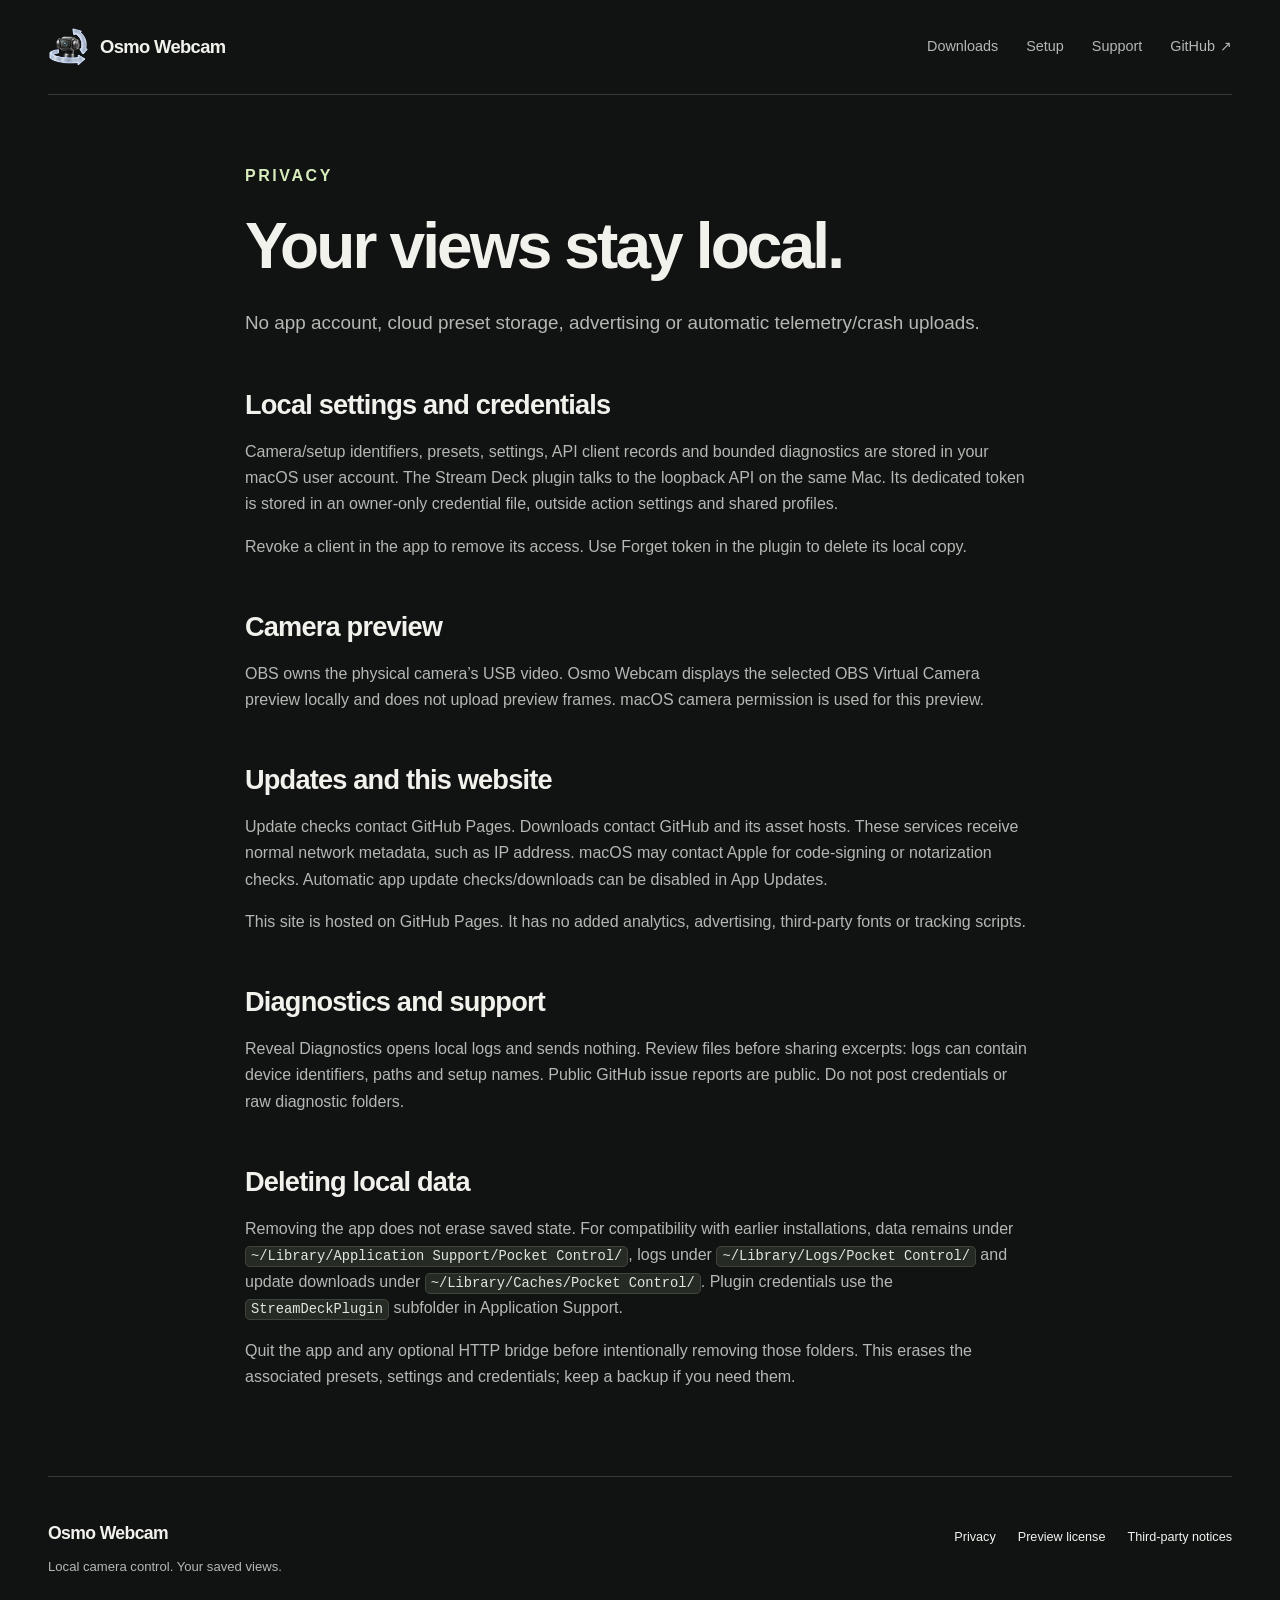
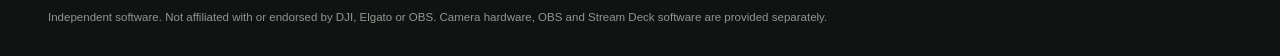
==== privacy.html @ a204caf7 "Publish Osmo Webcam product, downloads and support pages" ====
<!doctype html>
<html lang="en">
<head>
<meta charset="utf-8">
<meta name="viewport" content="width=device-width,initial-scale=1">
<meta name="description" content="How Osmo Webcam stores presets and credentials locally, uses OBS preview, and checks GitHub for updates.">
<meta name="theme-color" content="#111313">
<meta property="og:type" content="website">
<meta property="og:title" content="Privacy — Osmo Webcam">
<meta property="og:description" content="How Osmo Webcam stores presets and credentials locally, uses OBS preview, and checks GitHub for updates.">
<meta property="og:url" content="https://cokser.github.io/osmo-webcam-releases/privacy.html">
<meta property="og:image" content="https://cokser.github.io/osmo-webcam-releases/assets/osmo-webcam.png">
<link rel="canonical" href="https://cokser.github.io/osmo-webcam-releases/privacy.html">
<link rel="icon" type="image/png" href="assets/osmo-webcam.png">
<link rel="stylesheet" href="style.css">
<title>Privacy — Osmo Webcam</title>
</head>
<body>
<a class="skip" href="#main">Skip to content</a>
<header class="siteHeader"><a class="brand" href="index.html"><img src="assets/osmo-webcam.png" width="40" height="40" alt=""><span>Osmo Webcam</span></a><nav aria-label="Main navigation"><a href="index.html#downloads">Downloads</a><a href="setup.html">Setup</a><a href="support.html">Support</a><a href="https://github.com/Cokser/osmo-webcam-releases">GitHub <span aria-hidden="true">↗</span></a></nav></header>
<main id="main" class="article">
<p class="eyebrow">PRIVACY</p><h1>Your views stay local.</h1><p class="pageLead">No app account, cloud preset storage, advertising or automatic telemetry/crash uploads.</p>
<h2>Local settings and credentials</h2><p>Camera/setup identifiers, presets, settings, API client records and bounded diagnostics are stored in your macOS user account. The Stream Deck plugin talks to the loopback API on the same Mac. Its dedicated token is stored in an owner-only credential file, outside action settings and shared profiles.</p><p>Revoke a client in the app to remove its access. Use Forget token in the plugin to delete its local copy.</p>
<h2>Camera preview</h2><p>OBS owns the physical camera’s USB video. Osmo Webcam displays the selected OBS Virtual Camera preview locally and does not upload preview frames. macOS camera permission is used for this preview.</p>
<h2>Updates and this website</h2><p>Update checks contact GitHub Pages. Downloads contact GitHub and its asset hosts. These services receive normal network metadata, such as IP address. macOS may contact Apple for code-signing or notarization checks. Automatic app update checks/downloads can be disabled in App Updates.</p><p>This site is hosted on GitHub Pages. It has no added analytics, advertising, third-party fonts or tracking scripts.</p>
<h2>Diagnostics and support</h2><p>Reveal Diagnostics opens local logs and sends nothing. Review files before sharing excerpts: logs can contain device identifiers, paths and setup names. Public GitHub issue reports are public. Do not post credentials or raw diagnostic folders.</p>
<h2>Deleting local data</h2><p>Removing the app does not erase saved state. For compatibility with earlier installations, data remains under <code>~/Library/Application Support/Pocket Control/</code>, logs under <code>~/Library/Logs/Pocket Control/</code> and update downloads under <code>~/Library/Caches/Pocket Control/</code>. Plugin credentials use the <code>StreamDeckPlugin</code> subfolder in Application Support.</p><p>Quit the app and any optional HTTP bridge before intentionally removing those folders. This erases the associated presets, settings and credentials; keep a backup if you need them.</p>
</main>
<footer class="siteFooter"><div><a class="footerBrand" href="index.html">Osmo Webcam</a><p>Local camera control. Your saved views.</p></div><div class="footerLinks"><a href="privacy.html">Privacy</a><a href="LICENSE.txt">Preview license</a><a href="third-party.html">Third-party notices</a></div><p class="finePrint">Independent software. Not affiliated with or endorsed by DJI, Elgato or OBS. Camera hardware, OBS and Stream Deck software are provided separately.</p></footer>
</body>
</html>
---- style.css ----
:root {
  color-scheme:dark;
  --bg:#111313;
  --panel:#1a1d1d;
  --ink:#f2f2ed;
  --muted:#b4b8b3;
  --line:#353a37;
  --accent:#d8edbd;
  font-family:Inter,-apple-system,BlinkMacSystemFont,"Segoe UI",sans-serif;
  font-size:16px;
  line-height:1.65;
  background:var(--bg);
  color:var(--ink);
  scroll-behavior:smooth;
  scroll-padding-top:24px
}
* {
  box-sizing:border-box
}
body {
  margin:0
}
a {
  color:inherit;
  text-underline-offset:4px
}
a:hover {
  color:var(--accent)
}
button,a,summary {
  -webkit-tap-highlight-color:transparent
}
:focus-visible {
  outline:3px solid var(--accent);
  outline-offset:5px
}
img {
  display:block;
  max-width:100%;
  height:auto
}
h1,h2,h3,p {
  margin:0
}
h1,h2,h3 {
  line-height:1.12;
  letter-spacing:-.045em
}
h1 {
  font-size:clamp(2.6rem,5.8vw,5rem);
  font-weight:650
}
h2 {
  font-size:clamp(2rem,4vw,3.4rem);
  font-weight:600
}
h3 {
  font-size:1.38rem;
  font-weight:600;
  letter-spacing:-.025em
}
p {
  color:var(--muted)
}
p+p {
  margin-top:1rem
}
.siteHeader,main,.siteFooter {
  width:min(1184px,calc(100% - 96px));
  margin-inline:auto
}
.siteHeader {
  display:flex;
  align-items:center;
  justify-content:space-between;
  gap:24px;
  padding-block:25px;
  border-bottom:1px solid var(--line)
}
.brand {
  display:flex;
  align-items:center;
  gap:12px;
  text-decoration:none;
  font-size:1.15rem;
  letter-spacing:-.035em;
  font-weight:650
}
.brand img {
  width:40px;
  height:40px;
  object-fit:contain
}
.siteHeader nav {
  display:flex;
  align-items:center;
  gap:28px
}
.siteHeader nav a {
  text-decoration:none;
  color:var(--muted);
  font-size:.9rem;
  min-height:44px;
  display:inline-flex;
  align-items:center;
  gap:5px
}
.siteHeader nav a:hover {
  color:var(--ink)
}
.skip {
  position:absolute;
  top:-100px;
  left:24px;
  padding:12px 18px;
  background:var(--accent);
  color:#111;
  z-index:5
}
.skip:focus {
  top:12px
}
.hero {
  display:grid;
  grid-template-columns:1.15fr 1fr;
  align-items:center;
  gap:32px;
  padding-block:85px 90px
}
.eyebrow {
  font-size:.72rem;
  line-height:1.4;
  letter-spacing:.16em;
  font-weight:650;
  color:var(--accent);
  margin-bottom:24px
}
.heroLead {
  max-width:510px;
  font-size:1.18rem;
  line-height:1.7;
  margin-top:28px
}
.actions {
  display:flex;
  flex-wrap:wrap;
  gap:12px;
  align-items:center;
  margin-top:30px
}
.button,.download {
  min-height:50px;
  padding:12px 22px;
  border-radius:8px;
  font-size:.9rem;
  font-weight:650;
  display:inline-flex;
  align-items:center;
  justify-content:center;
  gap:15px;
  text-align:center;
  text-decoration:none;
  border:1px solid transparent;
  line-height:1.5
}
.primary,.download {
  background:var(--accent);
  color:#171c14
}
.primary:hover,.download:hover {
  background:#e8f7d7;
  color:#111
}
.secondary {
  border-color:#4a504c;
  color:var(--ink);
  background:transparent
}
.secondary:hover {
  border-color:var(--muted);
  color:var(--ink)
}
.heroMeta {
  font-size:.78rem;
  margin-top:23px;
  letter-spacing:.015em
}
.heroArtwork {
  position:relative;
  min-width:0;
  text-align:center
}
.iconHalo {
  background:radial-gradient(ellipse at center,#333c35 0%,#1b211d 42%,transparent 70%);
  padding:2%
}
.heroArtwork img {
  width:100%;
  max-width:470px;
  margin:auto;
  filter:drop-shadow(0 24px 28px #0005)
}
.artworkCaption {
  font-size:.64rem;
  letter-spacing:.22em;
  color:#a5aba2;
  display:flex;
  gap:14px;
  justify-content:center;
  align-items:center;
  margin-top:8px
}
.artworkCaption span {
  font-size:1rem;
  color:#e5e9e1
}
.featureSection,.workflow,.downloadSection,.gettingStarted,.faq {
  padding-block:74px;
  border-top:1px solid var(--line)
}
.sectionIntro>p:not(.eyebrow) {
  max-width:550px;
  margin-top:20px;
  font-size:1.05rem
}
.featureGrid {
  display:grid;
  grid-template-columns:repeat(3,minmax(0,1fr));
  gap:18px;
  margin-top:38px
}
.feature {
  padding:28px;
  background:var(--panel);
  border:1px solid #2c312d;
  border-radius:12px
}
.featureNumber {
  display:block;
  font-size:.66rem;
  font-weight:600;
  letter-spacing:.11em;
  color:#aebca6;
  margin-bottom:34px
}
.feature p {
  font-size:.94rem;
  margin-top:17px;
  line-height:1.7
}
.textLink {
  display:inline-flex;
  align-items:center;
  gap:8px;
  font-size:.88rem;
  font-weight:550;
  text-decoration:none;
  border-bottom:1px solid #6b7763;
  padding-bottom:3px;
  margin-top:22px
}
.workflow {
  display:grid;
  grid-template-columns:1fr 1fr;
  gap:64px;
  align-items:center
}
.workflow>div+div>p {
  font-size:1.06rem
}
.downloadPanel {
  padding:34px;
  margin-top:35px;
  border:1px solid #5a6850;
  background:linear-gradient(135deg,#232c21,#1c211c);
  border-radius:12px
}
.statusBadge {
  display:inline-flex;
  font-size:.64rem;
  letter-spacing:.12em;
  line-height:1.4;
  font-weight:650;
  background:#d8edbd15;
  color:var(--accent);
  border:1px solid #83946e55;
  border-radius:5px;
  padding:7px 10px;
  margin-bottom:22px
}
.downloadPanel h3 {
  font-size:1.65rem
}
.downloadPanel>p {
  max-width:740px;
  margin-top:15px
}
.downloadPanel .small {
  margin-top:22px;
  color:#aab4a3
}
.small {
  font-size:.82rem;
  line-height:1.6
}
.downloadPanel .actions .textLink {
  margin-top:0
}
.requirements {
  display:grid;
  grid-template-columns:1fr 2fr;
  gap:20px 45px;
  padding-top:35px
}
.requirements h3 {
  font-size:1.15rem;
  padding-top:12px
}
.requirements dl {
  margin:0
}
.requirements dl>div {
  display:grid;
  grid-template-columns:140px 1fr;
  gap:20px;
  padding:11px 0;
  border-bottom:1px solid #2c312d;
  font-size:.88rem
}
.requirements dt {
  color:var(--muted)
}
.requirements dd {
  margin:0
}
.requirements>.small {
  grid-column:2;
  color:#969e94
}
.steps {
  list-style:none;
  padding:0;
  margin:38px 0 0;
  display:grid;
  grid-template-columns:repeat(3,minmax(0,1fr));
  gap:35px
}
.steps li {
  padding-top:23px;
  border-top:1px solid #4a5545
}
.steps li>span {
  font-size:.75rem;
  color:var(--accent)
}
.steps h3 {
  margin-top:18px
}
.steps p {
  font-size:.93rem;
  margin-top:16px
}
.faq {
  max-width:850px
}
.faq h2 {
  margin-bottom:28px
}
.faq details {
  border-bottom:1px solid var(--line);
  padding:0
}
.faq summary {
  padding:22px 36px 22px 0;
  font-size:1.05rem;
  font-weight:550;
  cursor:pointer;
  position:relative;
  list-style:none
}
.faq summary::-webkit-details-marker {
  display:none
}
.faq summary:after {
  content:"+";
  position:absolute;
  right:4px;
  top:20px;
  font-size:1.3rem;
  font-weight:400;
  color:var(--accent)
}
.faq details[open] summary:after {
  content:"−"
}
.faq details p {
  padding-bottom:25px;
  font-size:.94rem
}
.siteFooter {
  display:grid;
  grid-template-columns:1fr auto;
  gap:30px;
  padding-block:42px 30px;
  border-top:1px solid var(--line);
  margin-top:10px
}
.footerBrand {
  font-size:1.1rem;
  font-weight:600;
  letter-spacing:-.035em;
  text-decoration:none
}
.siteFooter p {
  font-size:.82rem;
  margin-top:8px
}
.footerLinks {
  display:flex;
  flex-wrap:wrap;
  gap:22px;
  align-items:start
}
.footerLinks a {
  font-size:.79rem;
  text-decoration:none;
  padding-block:8px
}
.siteFooter .finePrint {
  grid-column:1/-1;
  font-size:.72rem;
  max-width:800px;
  color:#90978e;
  margin-top:0
}
.article {
  max-width:790px;
  padding-block:70px 75px
}
.article h1 {
  font-size:clamp(2.5rem,5vw,4.1rem)
}
.article .pageLead {
  font-size:1.18rem;
  margin-top:24px
}
.article h2 {
  font-size:1.7rem;
  letter-spacing:-.03em;
  margin-top:52px;
  margin-bottom:18px
}
.article p,.article li {
  font-size:1rem
}
.article ol,.article ul {
  padding-left:23px;
  color:var(--muted);
  margin:20px 0
}
.article li {
  padding-left:5px;
  margin-top:13px
}
.article code {
  overflow-wrap:anywhere;
  word-break:break-word;
  font-size:.86em;
  color:#e2e7dd;
  background:#252a24;
  border:1px solid #3d4439;
  border-radius:5px;
  padding:2px 5px
}
.article strong {
  color:var(--ink);
  font-weight:600
}
.callout {
  background:#20261e;
  border:1px solid #46513e;
  border-radius:10px;
  padding:23px 25px;
  margin-top:30px
}
.callout>p {
  margin-top:8px
}
.article .actions {
  margin-top:28px
}
#downloads,#stream-deck,#http {
  scroll-margin-top:28px
}
@media(min-width:1500px) {
  :root {
    font-size:18px
  }
  .siteHeader,main,.siteFooter {
    width:min(1280px,calc(100% - 128px))
  }
  .article {
    max-width:880px
  }
}
@media(max-width:900px) {
  .siteHeader,main,.siteFooter {
    width:calc(100% - 48px)
  }
  .siteHeader nav {
    gap:18px
  }
  .hero {
    gap:12px;
    padding-block:60px
  }
  .hero h1 {
    font-size:clamp(2.6rem,6vw,4.2rem)
  }
  .heroLead {
    font-size:1.04rem
  }
  .heroArtwork img {
    max-width:380px
  }
  .featureGrid {
    gap:12px
  }
  .feature {
    padding:23px
  }
  .feature h3 {
    font-size:1.2rem
  }
  .featureNumber {
    margin-bottom:25px
  }
  .workflow {
    gap:34px
  }
  .requirements {
    grid-template-columns:1fr;
    gap:20px
  }
  .requirements>.small {
    grid-column:1
  }
  .steps {
    gap:22px
  }
  .footerLinks {
    gap:15px
  }
  .article {
    max-width:750px
  }
}
@media(max-width:650px) {
  .siteHeader,main,.siteFooter {
    width:calc(100% - 40px)
  }
  .siteHeader {
    padding-block:18px;
    flex-wrap:wrap;
    gap:12px
  }
  .brand {
    font-size:1.15rem
  }
  .siteHeader nav {
    justify-content:space-between;
    width:100%;
    gap:12px
  }
  .siteHeader nav a {
    font-size:.85rem;
    min-height:40px
  }
  .hero {
    grid-template-columns:1fr;
    padding-block:45px 42px;
    gap:25px
  }
  .hero h1 {
    font-size:clamp(2.7rem,10.5vw,4rem)
  }
  .heroLead {
    font-size:1.05rem;
    max-width:470px;
    margin-top:24px
  }
  .heroArtwork {
    max-width:340px;
    width:90%;
    margin:auto
  }
  .heroArtwork img {
    max-width:300px
  }
  .heroMeta {
    font-size:.74rem
  }
  .hero .eyebrow {
    margin-bottom:20px
  }
  .featureSection,.workflow,.downloadSection,.gettingStarted,.faq {
    padding-block:48px
  }
  .featureGrid,.workflow,.steps {
    grid-template-columns:1fr
  }
  .featureGrid {
    gap:16px;
    margin-top:28px
  }
  .feature {
    padding:25px
  }
  .featureNumber {
    margin-bottom:25px
  }
  .feature h3 {
    font-size:1.45rem
  }
  .workflow {
    gap:28px
  }
  .workflow br {
    display:none
  }
  .downloadPanel {
    padding:24px;
    margin-top:27px
  }
  .downloadPanel h3 {
    font-size:1.45rem
  }
  .requirements dl>div {
    grid-template-columns:90px minmax(0,1fr);
    gap:18px;
    font-size:.84rem
  }
  .steps {
    gap:28px;
    margin-top:28px
  }
  .steps li {
    padding-top:18px
  }
  .steps h3 {
    margin-top:13px
  }
  .steps p {
    margin-top:12px
  }
  .siteFooter {
    grid-template-columns:1fr;
    gap:21px;
    padding-block:32px
  }
  .footerLinks {
    gap:20px
  }
  .siteFooter .finePrint {
    grid-column:1
  }
  .article {
    padding-block:42px 55px
  }
  .article h2 {
    font-size:1.55rem;
    margin-top:38px
  }
  .article .pageLead {
    font-size:1.08rem
  }
  .callout {
    padding:20px
  }
  .faq summary {
    font-size:1rem
  }
  .actions .button {
    flex-grow:1
  }
  .feature p,.steps p,.faq details p {
    font-size:1rem
  }
}
@media(prefers-reduced-motion:reduce) {
  :root {
    scroll-behavior:auto
  }
}
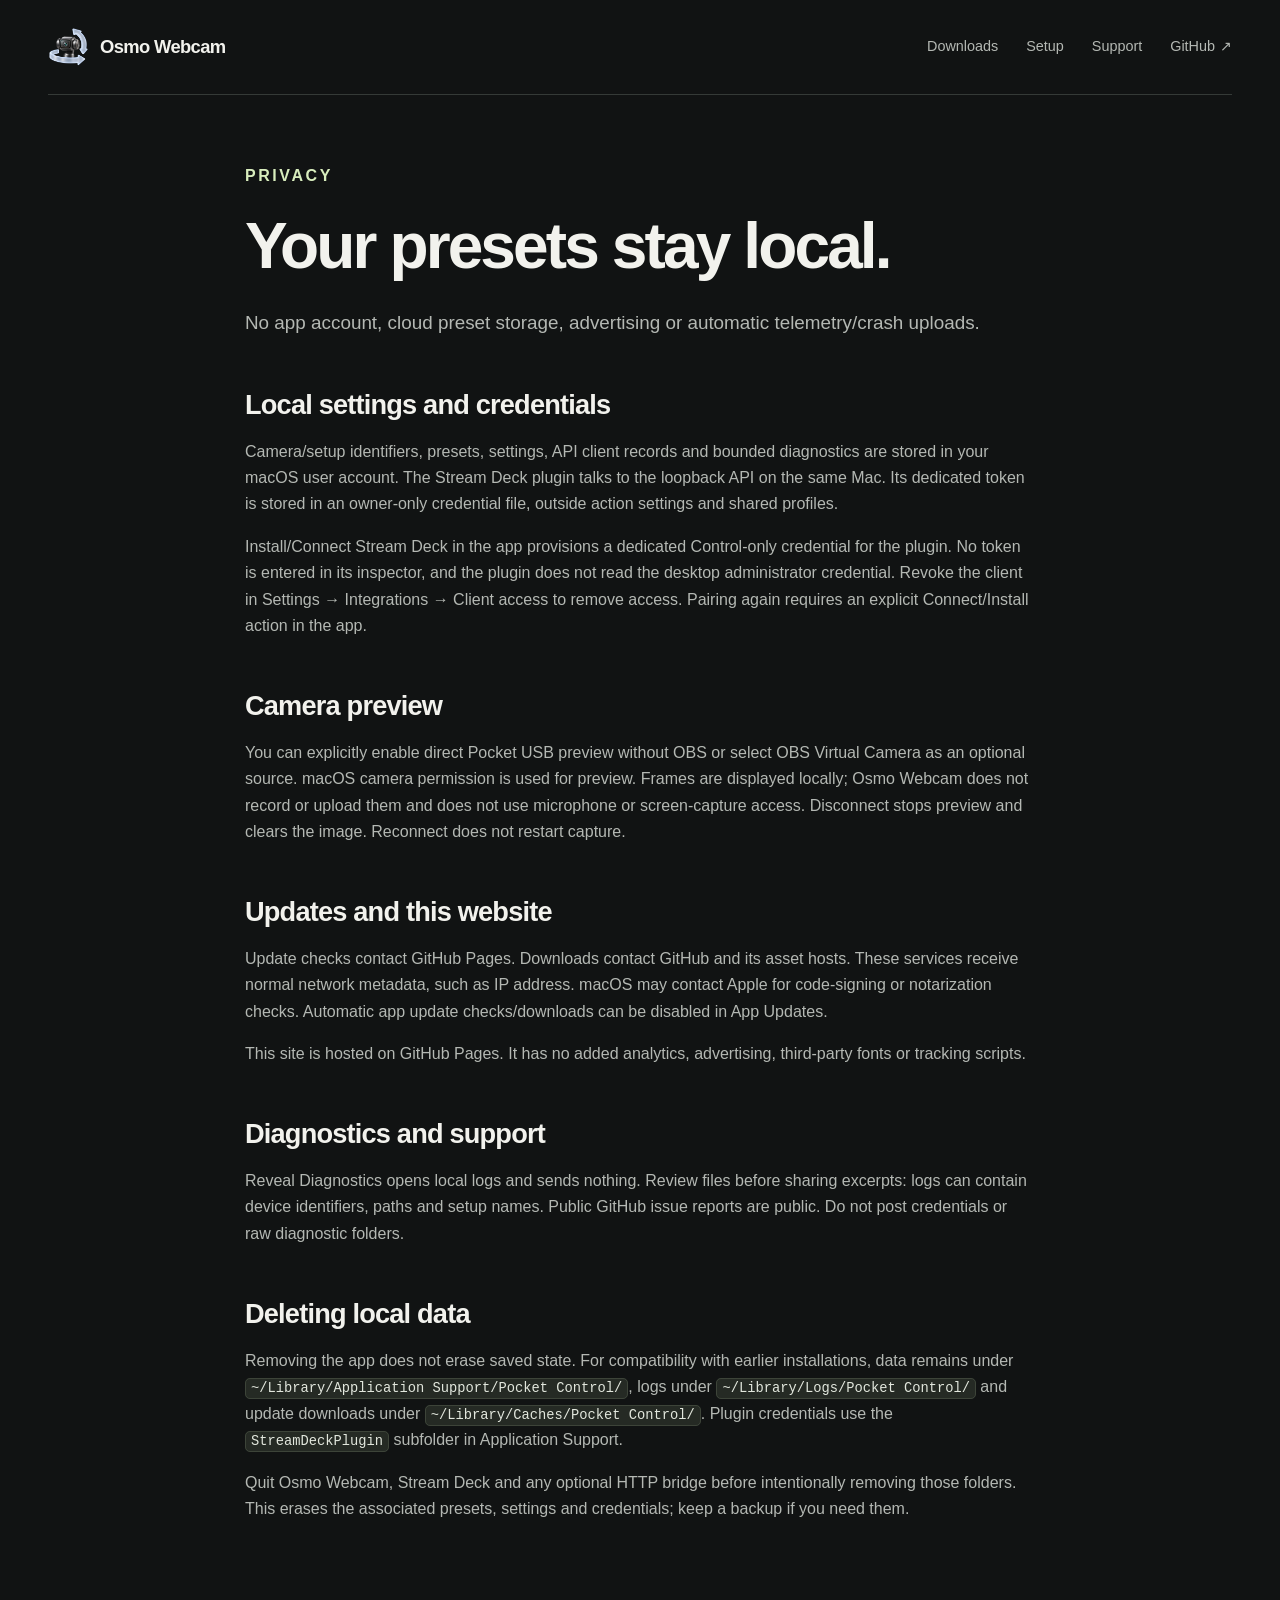
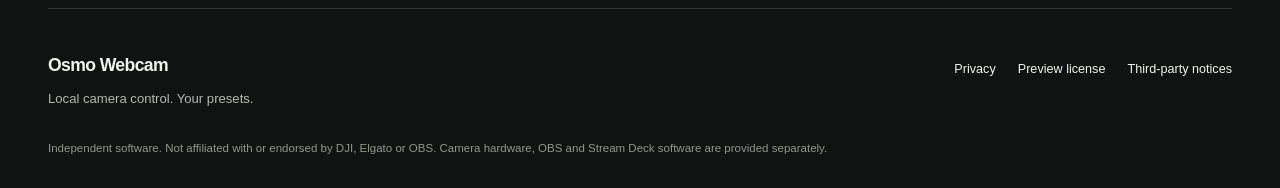
==== commit 76e2975f: "Publish Osmo Webcam preview distribution" ====
--- a/privacy.html
+++ b/privacy.html
@@ -3,11 +3,11 @@
 <head>
 <meta charset="utf-8">
 <meta name="viewport" content="width=device-width,initial-scale=1">
-<meta name="description" content="How Osmo Webcam stores presets and credentials locally, uses OBS preview, and checks GitHub for updates.">
+<meta name="description" content="How Osmo Webcam stores presets and credentials locally, shows USB or optional OBS preview, and checks GitHub for updates.">
 <meta name="theme-color" content="#111313">
 <meta property="og:type" content="website">
 <meta property="og:title" content="Privacy — Osmo Webcam">
-<meta property="og:description" content="How Osmo Webcam stores presets and credentials locally, uses OBS preview, and checks GitHub for updates.">
+<meta property="og:description" content="How Osmo Webcam stores presets and credentials locally, shows USB or optional OBS preview, and checks GitHub for updates.">
 <meta property="og:url" content="https://cokser.github.io/osmo-webcam-releases/privacy.html">
 <meta property="og:image" content="https://cokser.github.io/osmo-webcam-releases/assets/osmo-webcam.png">
 <link rel="canonical" href="https://cokser.github.io/osmo-webcam-releases/privacy.html">
@@ -19,13 +19,13 @@
 <a class="skip" href="#main">Skip to content</a>
 <header class="siteHeader"><a class="brand" href="index.html"><img src="assets/osmo-webcam.png" width="40" height="40" alt=""><span>Osmo Webcam</span></a><nav aria-label="Main navigation"><a href="index.html#downloads">Downloads</a><a href="setup.html">Setup</a><a href="support.html">Support</a><a href="https://github.com/Cokser/osmo-webcam-releases">GitHub <span aria-hidden="true">↗</span></a></nav></header>
 <main id="main" class="article">
-<p class="eyebrow">PRIVACY</p><h1>Your views stay local.</h1><p class="pageLead">No app account, cloud preset storage, advertising or automatic telemetry/crash uploads.</p>
-<h2>Local settings and credentials</h2><p>Camera/setup identifiers, presets, settings, API client records and bounded diagnostics are stored in your macOS user account. The Stream Deck plugin talks to the loopback API on the same Mac. Its dedicated token is stored in an owner-only credential file, outside action settings and shared profiles.</p><p>Revoke a client in the app to remove its access. Use Forget token in the plugin to delete its local copy.</p>
-<h2>Camera preview</h2><p>OBS owns the physical camera’s USB video. Osmo Webcam displays the selected OBS Virtual Camera preview locally and does not upload preview frames. macOS camera permission is used for this preview.</p>
+<p class="eyebrow">PRIVACY</p><h1>Your presets stay local.</h1><p class="pageLead">No app account, cloud preset storage, advertising or automatic telemetry/crash uploads.</p>
+<h2>Local settings and credentials</h2><p>Camera/setup identifiers, presets, settings, API client records and bounded diagnostics are stored in your macOS user account. The Stream Deck plugin talks to the loopback API on the same Mac. Its dedicated token is stored in an owner-only credential file, outside action settings and shared profiles.</p><p>Install/Connect Stream Deck in the app provisions a dedicated Control-only credential for the plugin. No token is entered in its inspector, and the plugin does not read the desktop administrator credential. Revoke the client in Settings → Integrations → Client access to remove access. Pairing again requires an explicit Connect/Install action in the app.</p>
+<h2>Camera preview</h2><p>You can explicitly enable direct Pocket USB preview without OBS or select OBS Virtual Camera as an optional source. macOS camera permission is used for preview. Frames are displayed locally; Osmo Webcam does not record or upload them and does not use microphone or screen-capture access. Disconnect stops preview and clears the image. Reconnect does not restart capture.</p>
 <h2>Updates and this website</h2><p>Update checks contact GitHub Pages. Downloads contact GitHub and its asset hosts. These services receive normal network metadata, such as IP address. macOS may contact Apple for code-signing or notarization checks. Automatic app update checks/downloads can be disabled in App Updates.</p><p>This site is hosted on GitHub Pages. It has no added analytics, advertising, third-party fonts or tracking scripts.</p>
 <h2>Diagnostics and support</h2><p>Reveal Diagnostics opens local logs and sends nothing. Review files before sharing excerpts: logs can contain device identifiers, paths and setup names. Public GitHub issue reports are public. Do not post credentials or raw diagnostic folders.</p>
-<h2>Deleting local data</h2><p>Removing the app does not erase saved state. For compatibility with earlier installations, data remains under <code>~/Library/Application Support/Pocket Control/</code>, logs under <code>~/Library/Logs/Pocket Control/</code> and update downloads under <code>~/Library/Caches/Pocket Control/</code>. Plugin credentials use the <code>StreamDeckPlugin</code> subfolder in Application Support.</p><p>Quit the app and any optional HTTP bridge before intentionally removing those folders. This erases the associated presets, settings and credentials; keep a backup if you need them.</p>
+<h2>Deleting local data</h2><p>Removing the app does not erase saved state. For compatibility with earlier installations, data remains under <code>~/Library/Application Support/Pocket Control/</code>, logs under <code>~/Library/Logs/Pocket Control/</code> and update downloads under <code>~/Library/Caches/Pocket Control/</code>. Plugin credentials use the <code>StreamDeckPlugin</code> subfolder in Application Support.</p><p>Quit Osmo Webcam, Stream Deck and any optional HTTP bridge before intentionally removing those folders. This erases the associated presets, settings and credentials; keep a backup if you need them.</p>
 </main>
-<footer class="siteFooter"><div><a class="footerBrand" href="index.html">Osmo Webcam</a><p>Local camera control. Your saved views.</p></div><div class="footerLinks"><a href="privacy.html">Privacy</a><a href="LICENSE.txt">Preview license</a><a href="third-party.html">Third-party notices</a></div><p class="finePrint">Independent software. Not affiliated with or endorsed by DJI, Elgato or OBS. Camera hardware, OBS and Stream Deck software are provided separately.</p></footer>
+<footer class="siteFooter"><div><a class="footerBrand" href="index.html">Osmo Webcam</a><p>Local camera control. Your presets.</p></div><div class="footerLinks"><a href="privacy.html">Privacy</a><a href="LICENSE.txt">Preview license</a><a href="third-party.html">Third-party notices</a></div><p class="finePrint">Independent software. Not affiliated with or endorsed by DJI, Elgato or OBS. Camera hardware, OBS and Stream Deck software are provided separately.</p></footer>
 </body>
 </html>
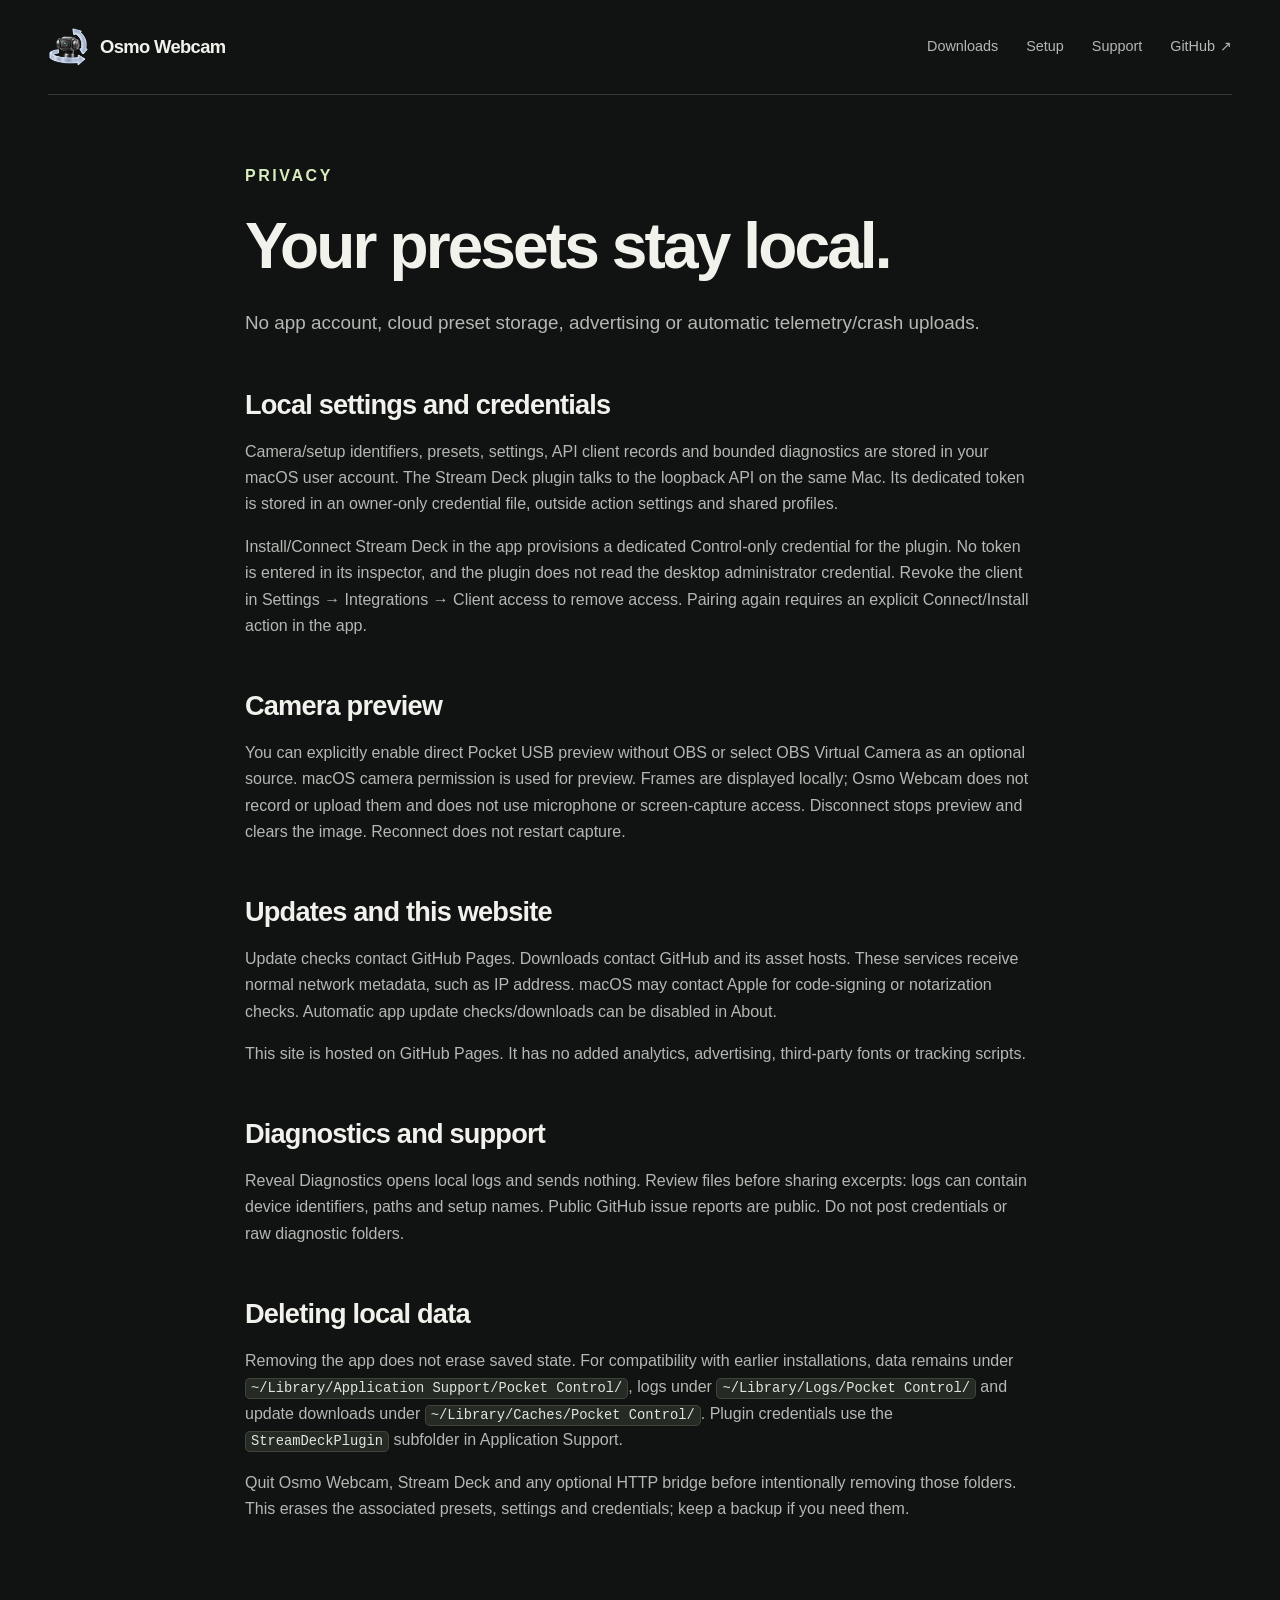
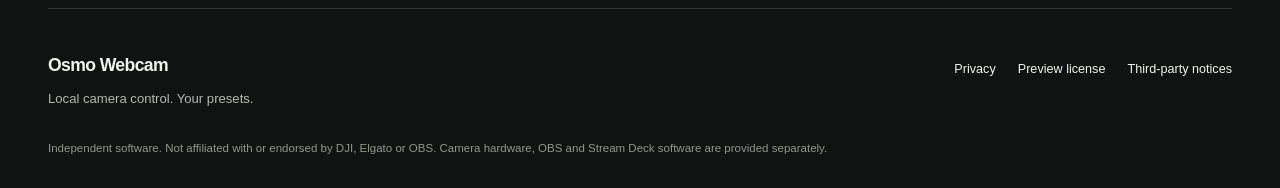
==== commit bb2cd757: "Publish Osmo Webcam preview distribution" ====
--- a/privacy.html
+++ b/privacy.html
@@ -22,7 +22,7 @@
 <p class="eyebrow">PRIVACY</p><h1>Your presets stay local.</h1><p class="pageLead">No app account, cloud preset storage, advertising or automatic telemetry/crash uploads.</p>
 <h2>Local settings and credentials</h2><p>Camera/setup identifiers, presets, settings, API client records and bounded diagnostics are stored in your macOS user account. The Stream Deck plugin talks to the loopback API on the same Mac. Its dedicated token is stored in an owner-only credential file, outside action settings and shared profiles.</p><p>Install/Connect Stream Deck in the app provisions a dedicated Control-only credential for the plugin. No token is entered in its inspector, and the plugin does not read the desktop administrator credential. Revoke the client in Settings → Integrations → Client access to remove access. Pairing again requires an explicit Connect/Install action in the app.</p>
 <h2>Camera preview</h2><p>You can explicitly enable direct Pocket USB preview without OBS or select OBS Virtual Camera as an optional source. macOS camera permission is used for preview. Frames are displayed locally; Osmo Webcam does not record or upload them and does not use microphone or screen-capture access. Disconnect stops preview and clears the image. Reconnect does not restart capture.</p>
-<h2>Updates and this website</h2><p>Update checks contact GitHub Pages. Downloads contact GitHub and its asset hosts. These services receive normal network metadata, such as IP address. macOS may contact Apple for code-signing or notarization checks. Automatic app update checks/downloads can be disabled in App Updates.</p><p>This site is hosted on GitHub Pages. It has no added analytics, advertising, third-party fonts or tracking scripts.</p>
+<h2>Updates and this website</h2><p>Update checks contact GitHub Pages. Downloads contact GitHub and its asset hosts. These services receive normal network metadata, such as IP address. macOS may contact Apple for code-signing or notarization checks. Automatic app update checks/downloads can be disabled in About.</p><p>This site is hosted on GitHub Pages. It has no added analytics, advertising, third-party fonts or tracking scripts.</p>
 <h2>Diagnostics and support</h2><p>Reveal Diagnostics opens local logs and sends nothing. Review files before sharing excerpts: logs can contain device identifiers, paths and setup names. Public GitHub issue reports are public. Do not post credentials or raw diagnostic folders.</p>
 <h2>Deleting local data</h2><p>Removing the app does not erase saved state. For compatibility with earlier installations, data remains under <code>~/Library/Application Support/Pocket Control/</code>, logs under <code>~/Library/Logs/Pocket Control/</code> and update downloads under <code>~/Library/Caches/Pocket Control/</code>. Plugin credentials use the <code>StreamDeckPlugin</code> subfolder in Application Support.</p><p>Quit Osmo Webcam, Stream Deck and any optional HTTP bridge before intentionally removing those folders. This erases the associated presets, settings and credentials; keep a backup if you need them.</p>
 </main>
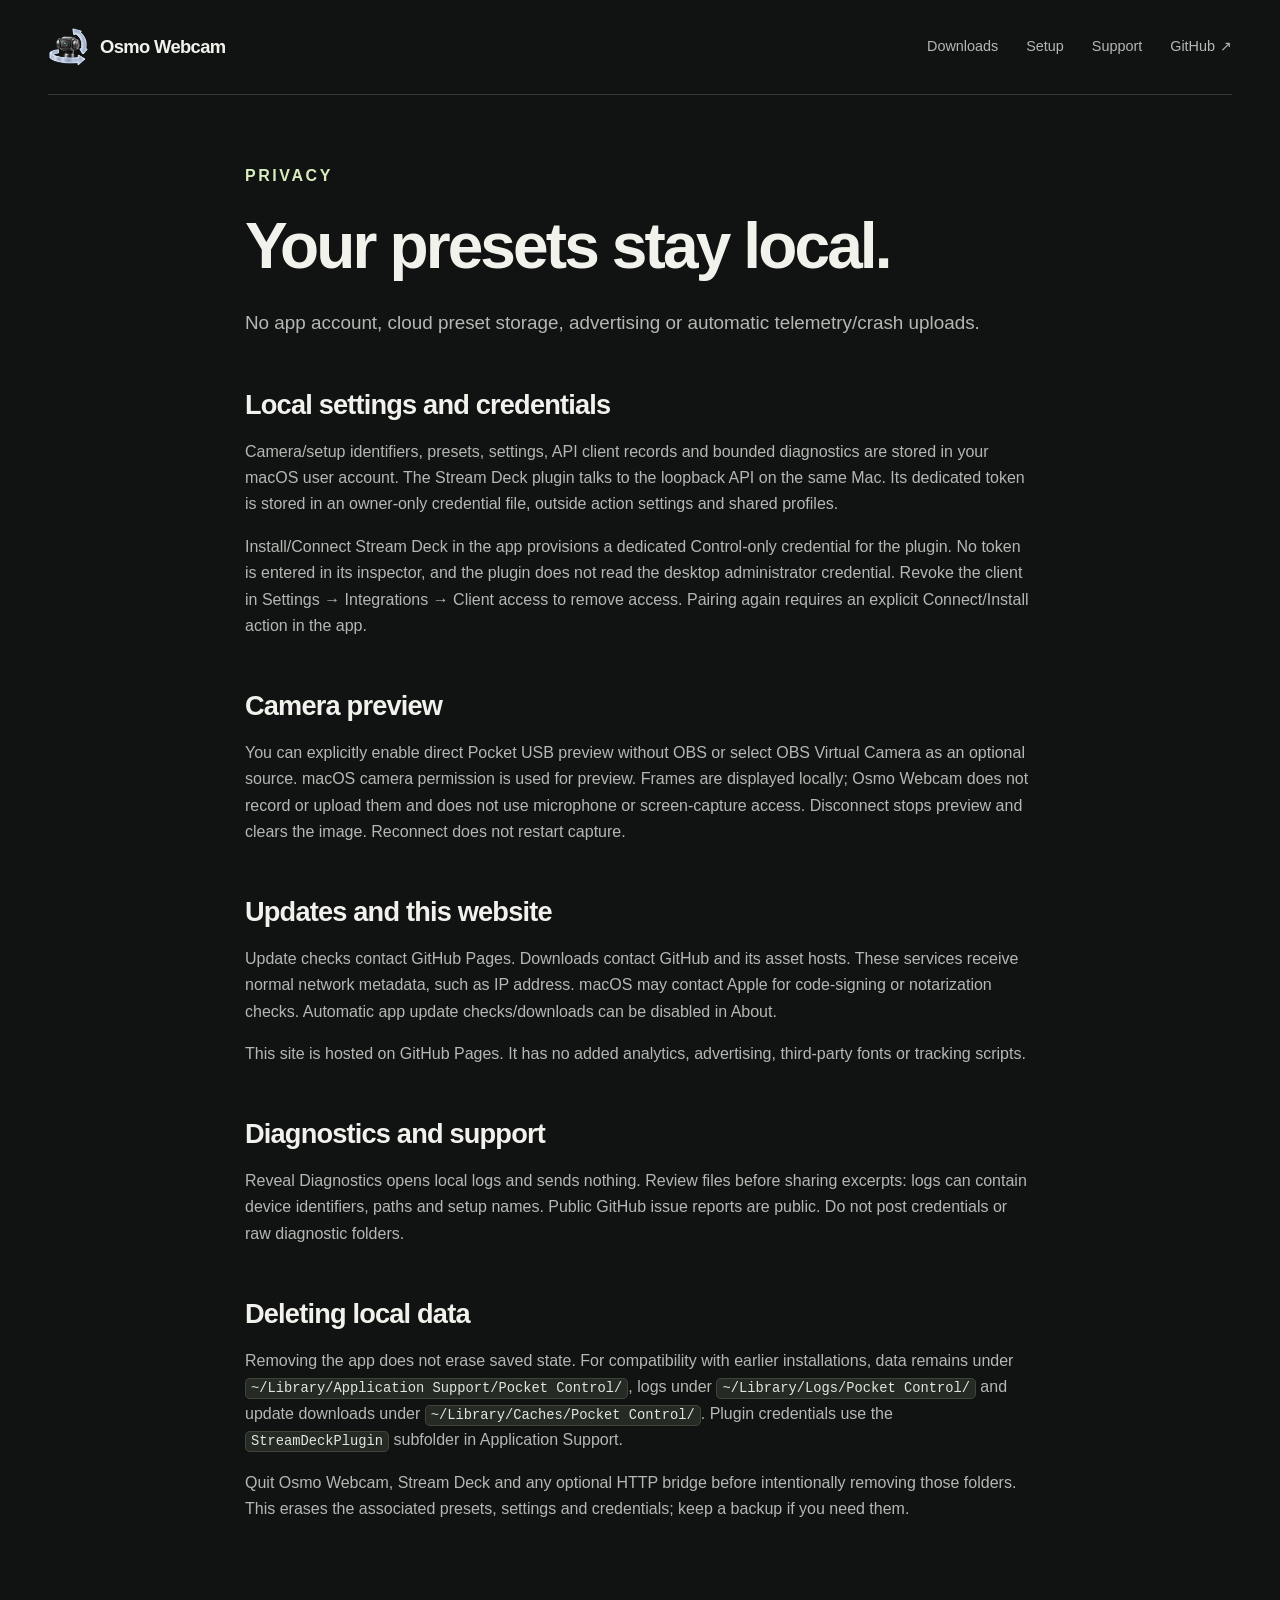
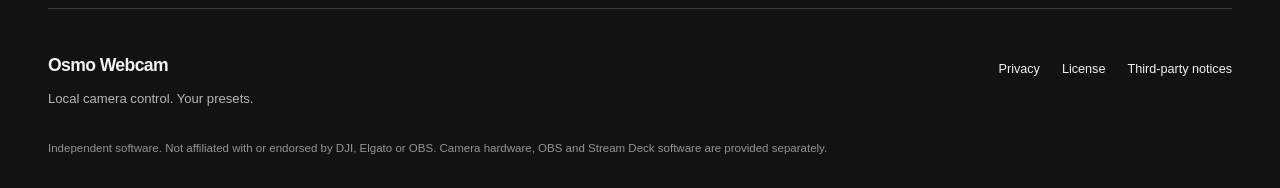
==== commit 398e2d72: "Publish Osmo Webcam preview distribution" ====
--- a/privacy.html
+++ b/privacy.html
@@ -26,6 +26,6 @@
 <h2>Diagnostics and support</h2><p>Reveal Diagnostics opens local logs and sends nothing. Review files before sharing excerpts: logs can contain device identifiers, paths and setup names. Public GitHub issue reports are public. Do not post credentials or raw diagnostic folders.</p>
 <h2>Deleting local data</h2><p>Removing the app does not erase saved state. For compatibility with earlier installations, data remains under <code>~/Library/Application Support/Pocket Control/</code>, logs under <code>~/Library/Logs/Pocket Control/</code> and update downloads under <code>~/Library/Caches/Pocket Control/</code>. Plugin credentials use the <code>StreamDeckPlugin</code> subfolder in Application Support.</p><p>Quit Osmo Webcam, Stream Deck and any optional HTTP bridge before intentionally removing those folders. This erases the associated presets, settings and credentials; keep a backup if you need them.</p>
 </main>
-<footer class="siteFooter"><div><a class="footerBrand" href="index.html">Osmo Webcam</a><p>Local camera control. Your presets.</p></div><div class="footerLinks"><a href="privacy.html">Privacy</a><a href="LICENSE.txt">Preview license</a><a href="third-party.html">Third-party notices</a></div><p class="finePrint">Independent software. Not affiliated with or endorsed by DJI, Elgato or OBS. Camera hardware, OBS and Stream Deck software are provided separately.</p></footer>
+<footer class="siteFooter"><div><a class="footerBrand" href="index.html">Osmo Webcam</a><p>Local camera control. Your presets.</p></div><div class="footerLinks"><a href="privacy.html">Privacy</a><a href="LICENSE.txt">License</a><a href="third-party.html">Third-party notices</a></div><p class="finePrint">Independent software. Not affiliated with or endorsed by DJI, Elgato or OBS. Camera hardware, OBS and Stream Deck software are provided separately.</p></footer>
 </body>
 </html>
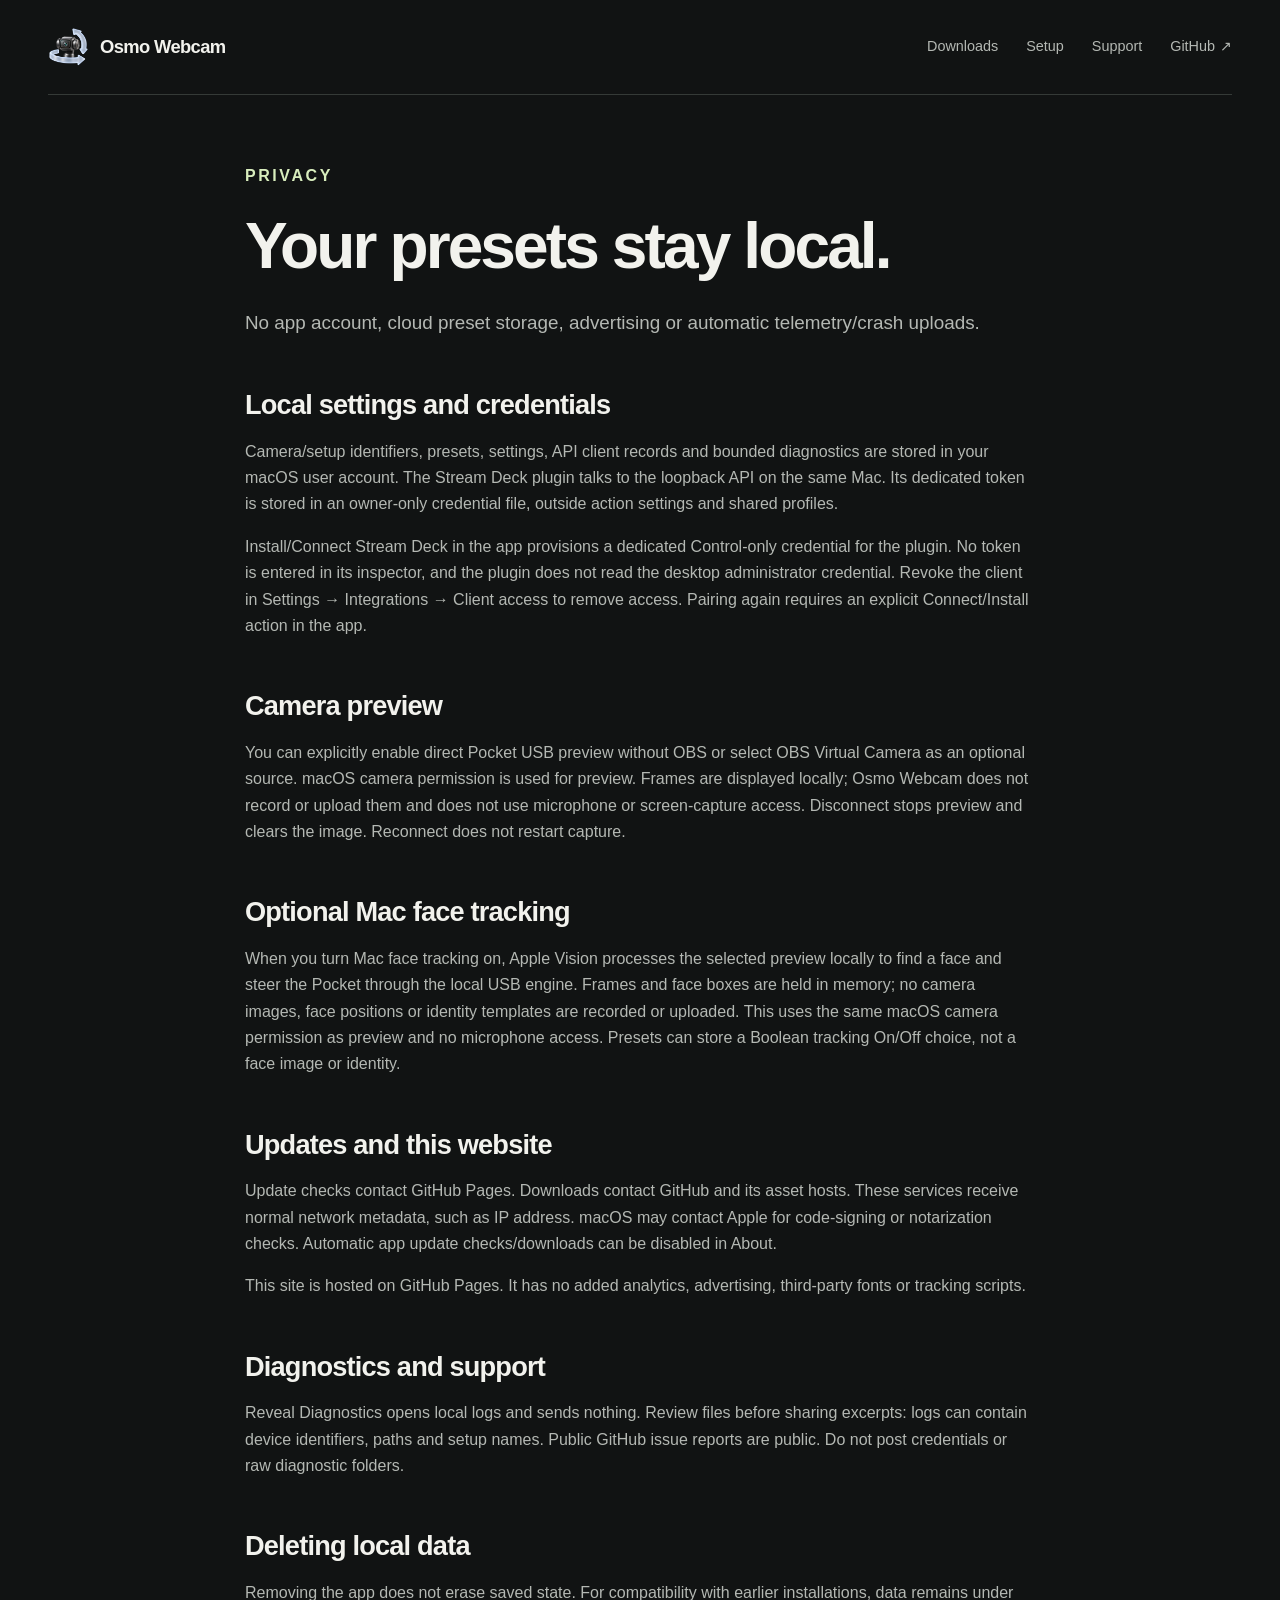
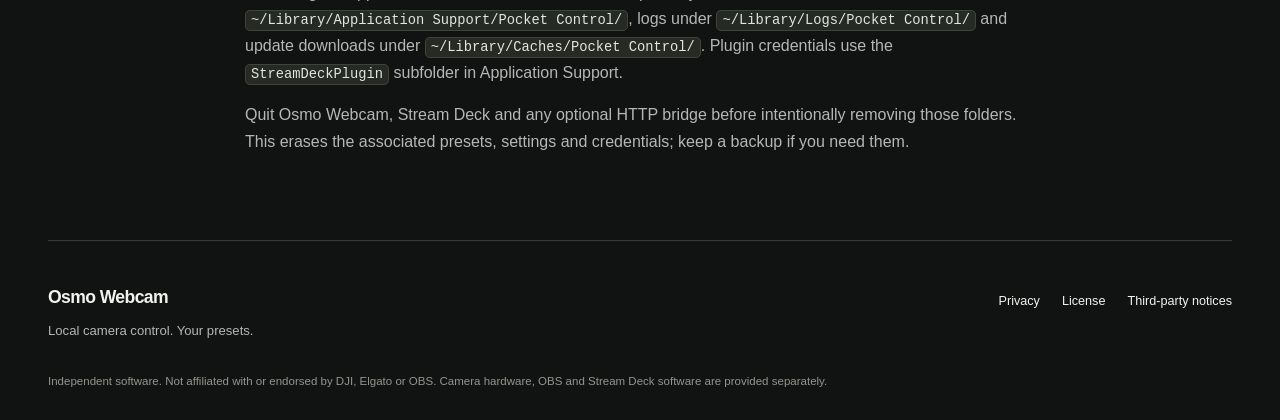
==== commit 53075519: "Publish Osmo Webcam preview distribution" ====
--- a/privacy.html
+++ b/privacy.html
@@ -22,7 +22,7 @@
 <p class="eyebrow">PRIVACY</p><h1>Your presets stay local.</h1><p class="pageLead">No app account, cloud preset storage, advertising or automatic telemetry/crash uploads.</p>
 <h2>Local settings and credentials</h2><p>Camera/setup identifiers, presets, settings, API client records and bounded diagnostics are stored in your macOS user account. The Stream Deck plugin talks to the loopback API on the same Mac. Its dedicated token is stored in an owner-only credential file, outside action settings and shared profiles.</p><p>Install/Connect Stream Deck in the app provisions a dedicated Control-only credential for the plugin. No token is entered in its inspector, and the plugin does not read the desktop administrator credential. Revoke the client in Settings → Integrations → Client access to remove access. Pairing again requires an explicit Connect/Install action in the app.</p>
 <h2>Camera preview</h2><p>You can explicitly enable direct Pocket USB preview without OBS or select OBS Virtual Camera as an optional source. macOS camera permission is used for preview. Frames are displayed locally; Osmo Webcam does not record or upload them and does not use microphone or screen-capture access. Disconnect stops preview and clears the image. Reconnect does not restart capture.</p>
-<h2>Updates and this website</h2><p>Update checks contact GitHub Pages. Downloads contact GitHub and its asset hosts. These services receive normal network metadata, such as IP address. macOS may contact Apple for code-signing or notarization checks. Automatic app update checks/downloads can be disabled in About.</p><p>This site is hosted on GitHub Pages. It has no added analytics, advertising, third-party fonts or tracking scripts.</p>
+<h2>Optional Mac face tracking</h2><p>When you turn Mac face tracking on, Apple Vision processes the selected preview locally to find a face and steer the Pocket through the local USB engine. Frames and face boxes are held in memory; no camera images, face positions or identity templates are recorded or uploaded. This uses the same macOS camera permission as preview and no microphone access. Presets can store a Boolean tracking On/Off choice, not a face image or identity.</p><h2>Updates and this website</h2><p>Update checks contact GitHub Pages. Downloads contact GitHub and its asset hosts. These services receive normal network metadata, such as IP address. macOS may contact Apple for code-signing or notarization checks. Automatic app update checks/downloads can be disabled in About.</p><p>This site is hosted on GitHub Pages. It has no added analytics, advertising, third-party fonts or tracking scripts.</p>
 <h2>Diagnostics and support</h2><p>Reveal Diagnostics opens local logs and sends nothing. Review files before sharing excerpts: logs can contain device identifiers, paths and setup names. Public GitHub issue reports are public. Do not post credentials or raw diagnostic folders.</p>
 <h2>Deleting local data</h2><p>Removing the app does not erase saved state. For compatibility with earlier installations, data remains under <code>~/Library/Application Support/Pocket Control/</code>, logs under <code>~/Library/Logs/Pocket Control/</code> and update downloads under <code>~/Library/Caches/Pocket Control/</code>. Plugin credentials use the <code>StreamDeckPlugin</code> subfolder in Application Support.</p><p>Quit Osmo Webcam, Stream Deck and any optional HTTP bridge before intentionally removing those folders. This erases the associated presets, settings and credentials; keep a backup if you need them.</p>
 </main>
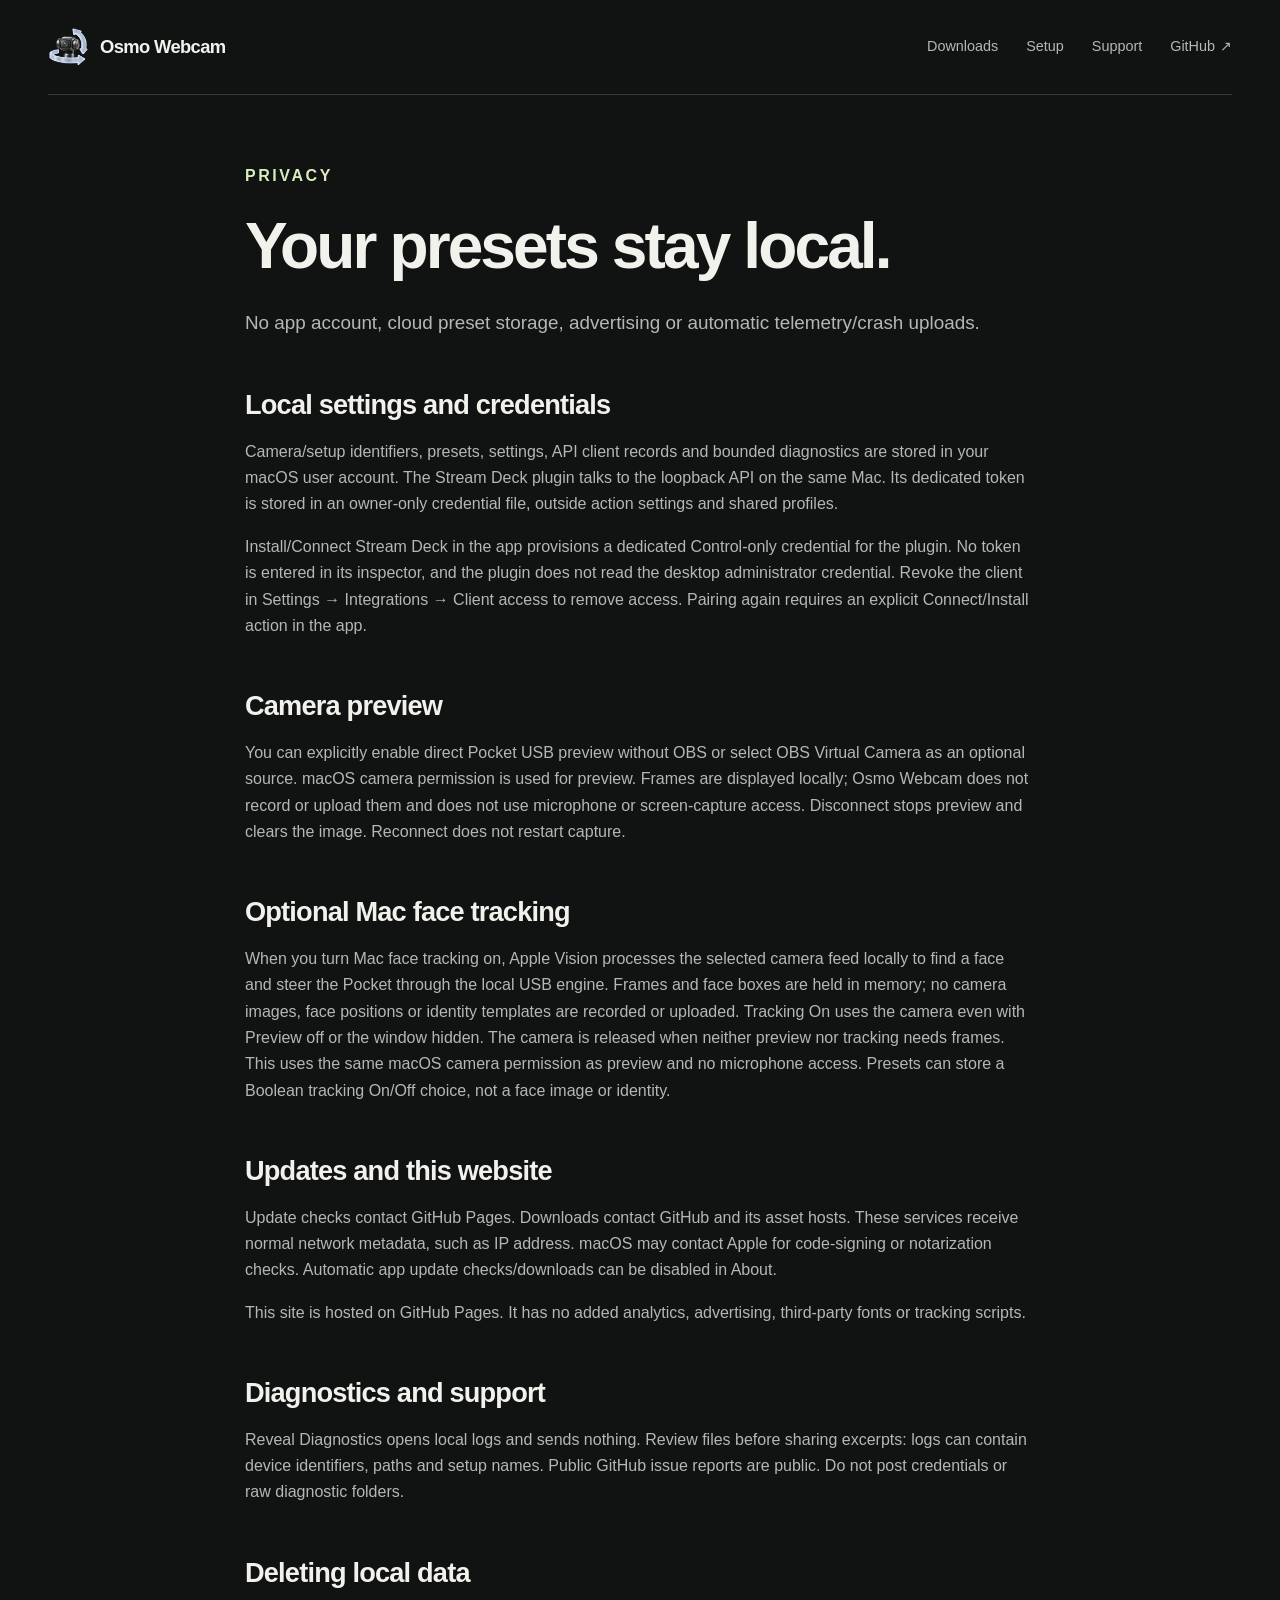
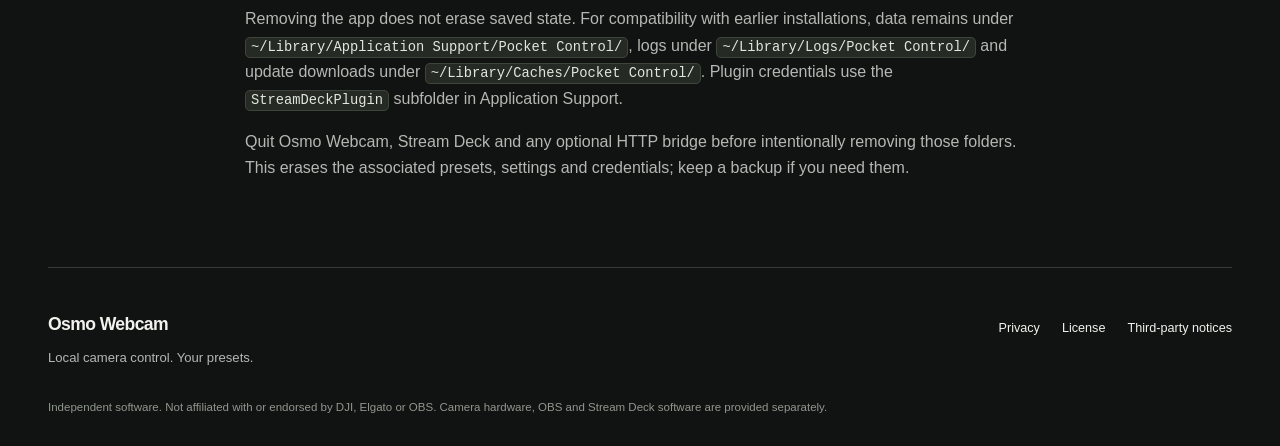
==== commit 80704293: "Publish Osmo Webcam preview distribution" ====
--- a/privacy.html
+++ b/privacy.html
@@ -22,7 +22,7 @@
 <p class="eyebrow">PRIVACY</p><h1>Your presets stay local.</h1><p class="pageLead">No app account, cloud preset storage, advertising or automatic telemetry/crash uploads.</p>
 <h2>Local settings and credentials</h2><p>Camera/setup identifiers, presets, settings, API client records and bounded diagnostics are stored in your macOS user account. The Stream Deck plugin talks to the loopback API on the same Mac. Its dedicated token is stored in an owner-only credential file, outside action settings and shared profiles.</p><p>Install/Connect Stream Deck in the app provisions a dedicated Control-only credential for the plugin. No token is entered in its inspector, and the plugin does not read the desktop administrator credential. Revoke the client in Settings → Integrations → Client access to remove access. Pairing again requires an explicit Connect/Install action in the app.</p>
 <h2>Camera preview</h2><p>You can explicitly enable direct Pocket USB preview without OBS or select OBS Virtual Camera as an optional source. macOS camera permission is used for preview. Frames are displayed locally; Osmo Webcam does not record or upload them and does not use microphone or screen-capture access. Disconnect stops preview and clears the image. Reconnect does not restart capture.</p>
-<h2>Optional Mac face tracking</h2><p>When you turn Mac face tracking on, Apple Vision processes the selected preview locally to find a face and steer the Pocket through the local USB engine. Frames and face boxes are held in memory; no camera images, face positions or identity templates are recorded or uploaded. This uses the same macOS camera permission as preview and no microphone access. Presets can store a Boolean tracking On/Off choice, not a face image or identity.</p><h2>Updates and this website</h2><p>Update checks contact GitHub Pages. Downloads contact GitHub and its asset hosts. These services receive normal network metadata, such as IP address. macOS may contact Apple for code-signing or notarization checks. Automatic app update checks/downloads can be disabled in About.</p><p>This site is hosted on GitHub Pages. It has no added analytics, advertising, third-party fonts or tracking scripts.</p>
+<h2>Optional Mac face tracking</h2><p>When you turn Mac face tracking on, Apple Vision processes the selected camera feed locally to find a face and steer the Pocket through the local USB engine. Frames and face boxes are held in memory; no camera images, face positions or identity templates are recorded or uploaded. Tracking On uses the camera even with Preview off or the window hidden. The camera is released when neither preview nor tracking needs frames. This uses the same macOS camera permission as preview and no microphone access. Presets can store a Boolean tracking On/Off choice, not a face image or identity.</p><h2>Updates and this website</h2><p>Update checks contact GitHub Pages. Downloads contact GitHub and its asset hosts. These services receive normal network metadata, such as IP address. macOS may contact Apple for code-signing or notarization checks. Automatic app update checks/downloads can be disabled in About.</p><p>This site is hosted on GitHub Pages. It has no added analytics, advertising, third-party fonts or tracking scripts.</p>
 <h2>Diagnostics and support</h2><p>Reveal Diagnostics opens local logs and sends nothing. Review files before sharing excerpts: logs can contain device identifiers, paths and setup names. Public GitHub issue reports are public. Do not post credentials or raw diagnostic folders.</p>
 <h2>Deleting local data</h2><p>Removing the app does not erase saved state. For compatibility with earlier installations, data remains under <code>~/Library/Application Support/Pocket Control/</code>, logs under <code>~/Library/Logs/Pocket Control/</code> and update downloads under <code>~/Library/Caches/Pocket Control/</code>. Plugin credentials use the <code>StreamDeckPlugin</code> subfolder in Application Support.</p><p>Quit Osmo Webcam, Stream Deck and any optional HTTP bridge before intentionally removing those folders. This erases the associated presets, settings and credentials; keep a backup if you need them.</p>
 </main>
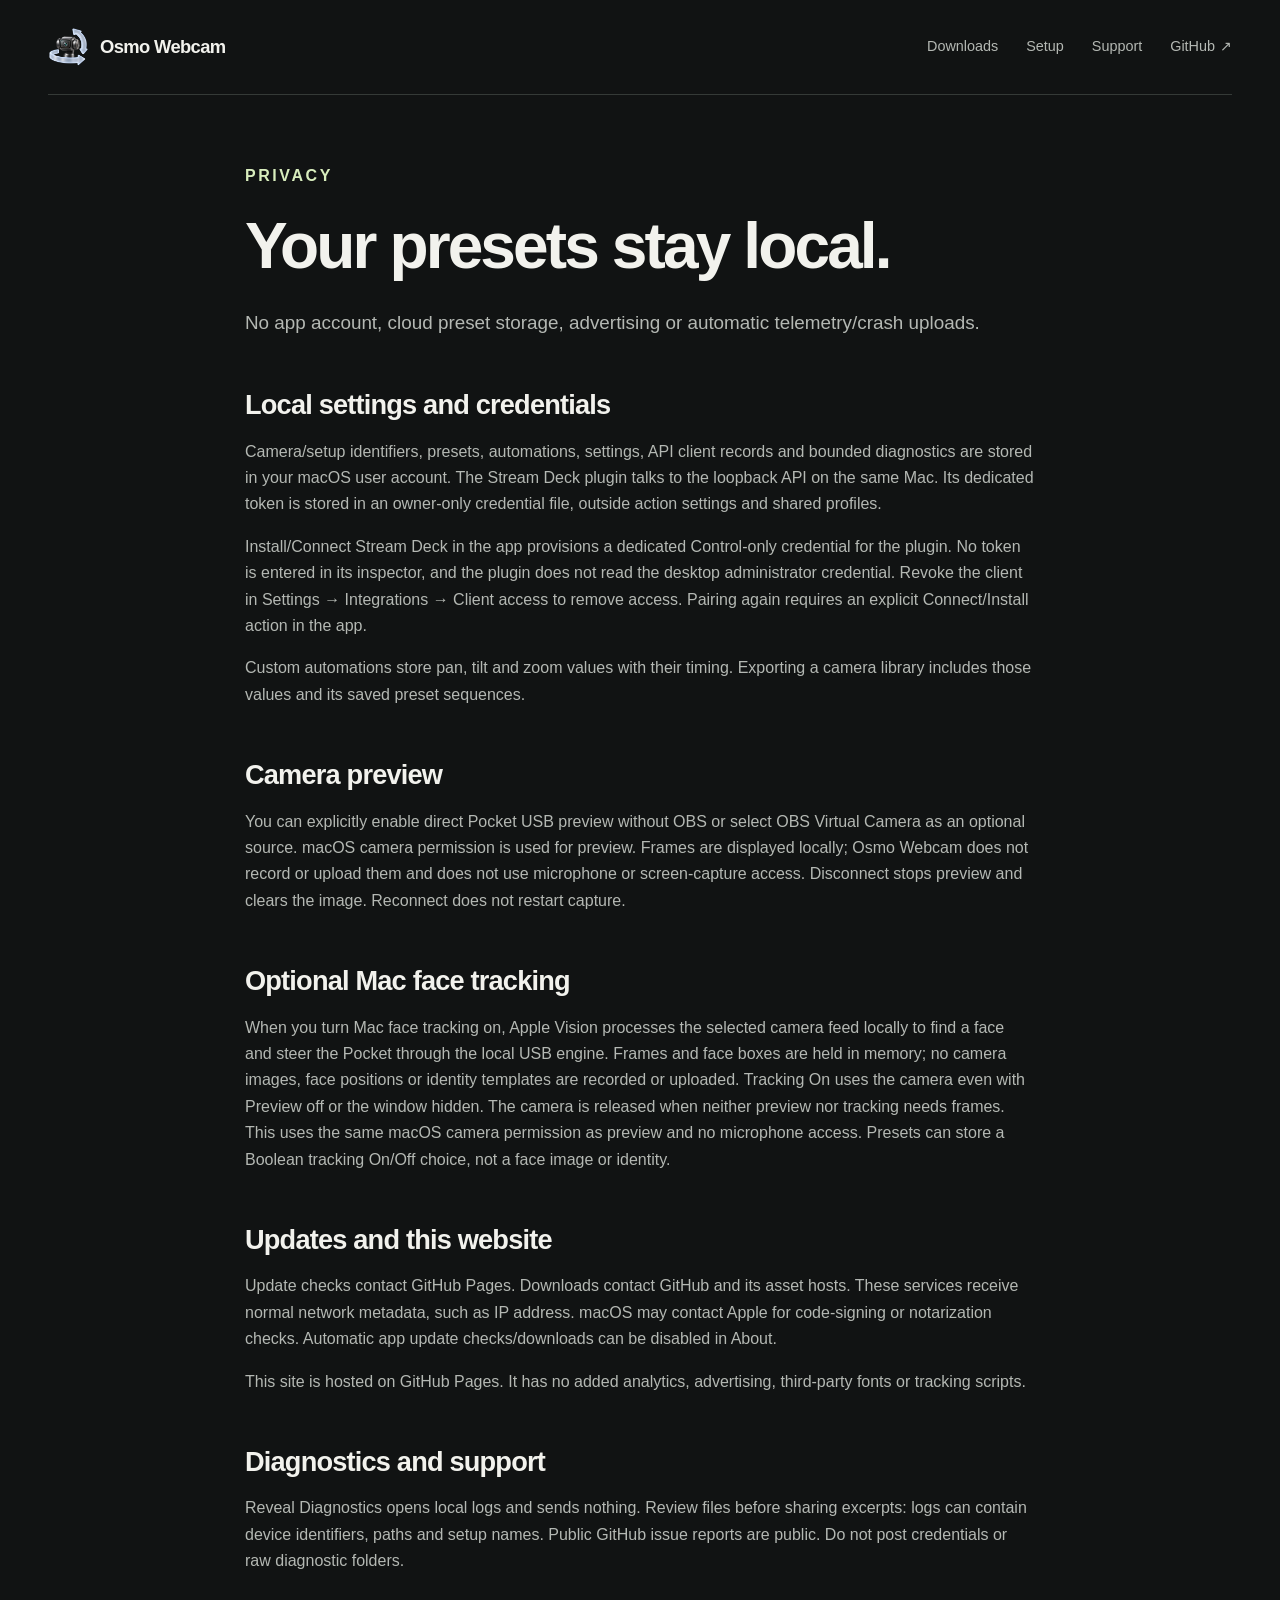
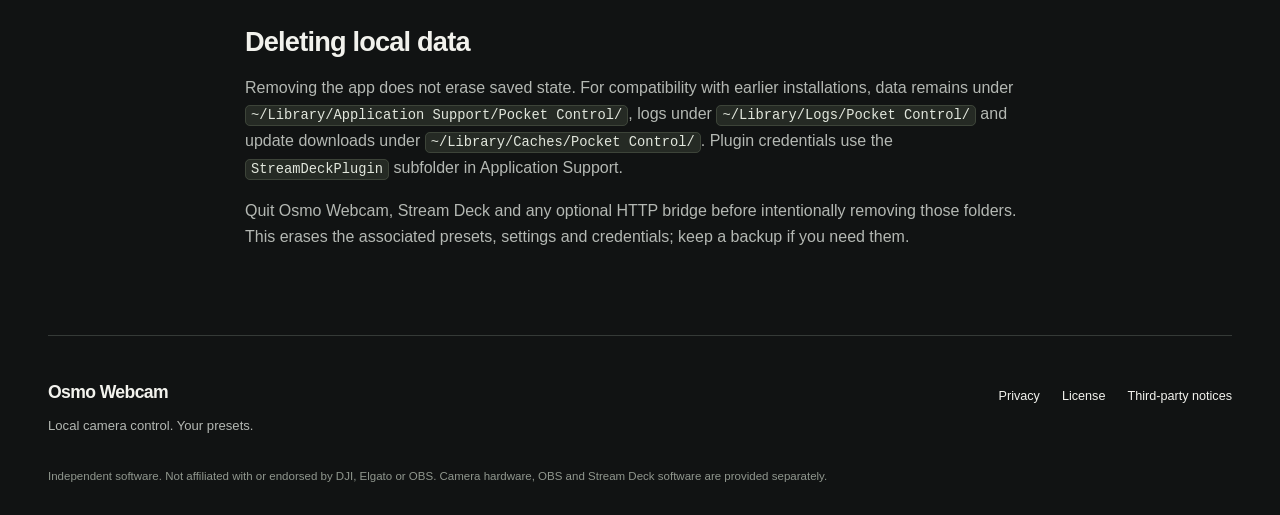
==== commit 2d4f5508: "Publish Osmo Webcam preview distribution" ====
--- a/privacy.html
+++ b/privacy.html
@@ -20,7 +20,8 @@
 <header class="siteHeader"><a class="brand" href="index.html"><img src="assets/osmo-webcam.png" width="40" height="40" alt=""><span>Osmo Webcam</span></a><nav aria-label="Main navigation"><a href="index.html#downloads">Downloads</a><a href="setup.html">Setup</a><a href="support.html">Support</a><a href="https://github.com/Cokser/osmo-webcam-releases">GitHub <span aria-hidden="true">↗</span></a></nav></header>
 <main id="main" class="article">
 <p class="eyebrow">PRIVACY</p><h1>Your presets stay local.</h1><p class="pageLead">No app account, cloud preset storage, advertising or automatic telemetry/crash uploads.</p>
-<h2>Local settings and credentials</h2><p>Camera/setup identifiers, presets, settings, API client records and bounded diagnostics are stored in your macOS user account. The Stream Deck plugin talks to the loopback API on the same Mac. Its dedicated token is stored in an owner-only credential file, outside action settings and shared profiles.</p><p>Install/Connect Stream Deck in the app provisions a dedicated Control-only credential for the plugin. No token is entered in its inspector, and the plugin does not read the desktop administrator credential. Revoke the client in Settings → Integrations → Client access to remove access. Pairing again requires an explicit Connect/Install action in the app.</p>
+<h2>Local settings and credentials</h2><p>Camera/setup identifiers, presets, automations, settings, API client records and bounded diagnostics are stored in your macOS user account. The Stream Deck plugin talks to the loopback API on the same Mac. Its dedicated token is stored in an owner-only credential file, outside action settings and shared profiles.</p><p>Install/Connect Stream Deck in the app provisions a dedicated Control-only credential for the plugin. No token is entered in its inspector, and the plugin does not read the desktop administrator credential. Revoke the client in Settings → Integrations → Client access to remove access. Pairing again requires an explicit Connect/Install action in the app.</p>
+<p>Custom automations store pan, tilt and zoom values with their timing. Exporting a camera library includes those values and its saved preset sequences.</p>
 <h2>Camera preview</h2><p>You can explicitly enable direct Pocket USB preview without OBS or select OBS Virtual Camera as an optional source. macOS camera permission is used for preview. Frames are displayed locally; Osmo Webcam does not record or upload them and does not use microphone or screen-capture access. Disconnect stops preview and clears the image. Reconnect does not restart capture.</p>
 <h2>Optional Mac face tracking</h2><p>When you turn Mac face tracking on, Apple Vision processes the selected camera feed locally to find a face and steer the Pocket through the local USB engine. Frames and face boxes are held in memory; no camera images, face positions or identity templates are recorded or uploaded. Tracking On uses the camera even with Preview off or the window hidden. The camera is released when neither preview nor tracking needs frames. This uses the same macOS camera permission as preview and no microphone access. Presets can store a Boolean tracking On/Off choice, not a face image or identity.</p><h2>Updates and this website</h2><p>Update checks contact GitHub Pages. Downloads contact GitHub and its asset hosts. These services receive normal network metadata, such as IP address. macOS may contact Apple for code-signing or notarization checks. Automatic app update checks/downloads can be disabled in About.</p><p>This site is hosted on GitHub Pages. It has no added analytics, advertising, third-party fonts or tracking scripts.</p>
 <h2>Diagnostics and support</h2><p>Reveal Diagnostics opens local logs and sends nothing. Review files before sharing excerpts: logs can contain device identifiers, paths and setup names. Public GitHub issue reports are public. Do not post credentials or raw diagnostic folders.</p>
